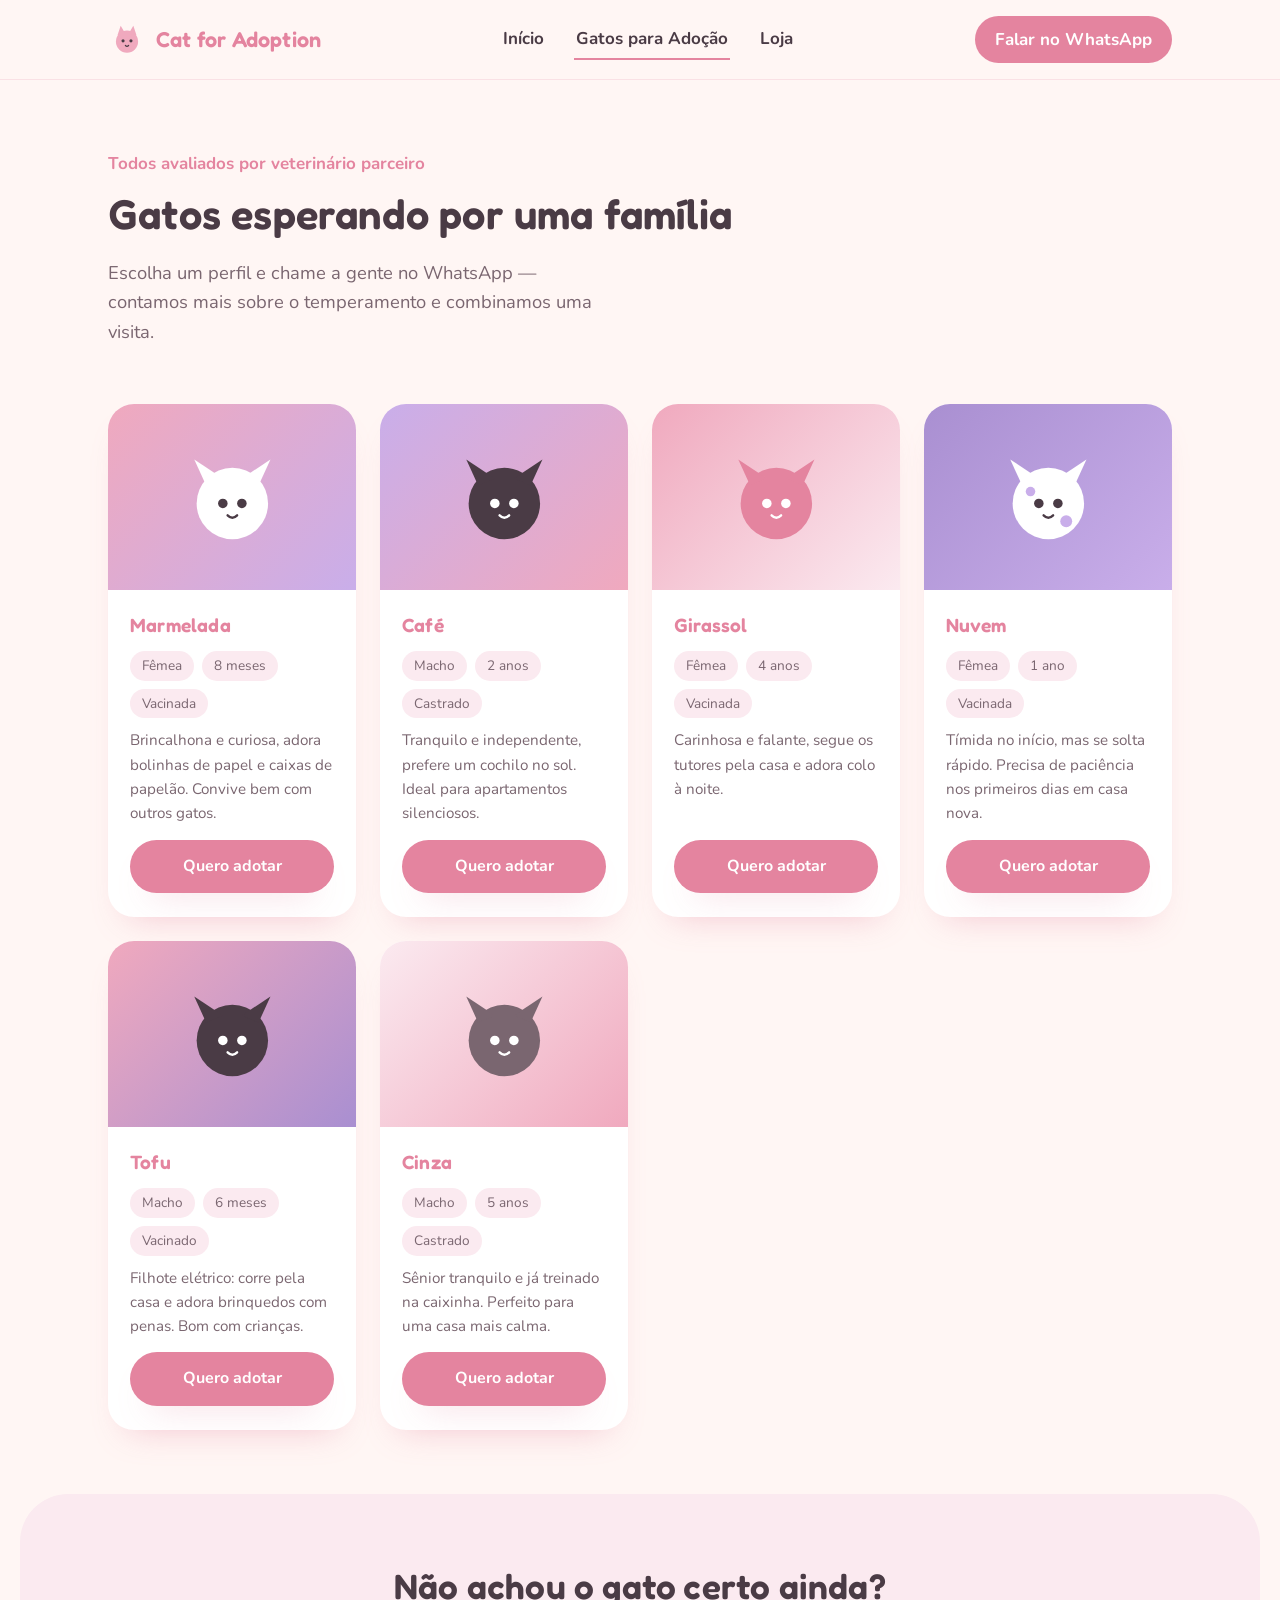
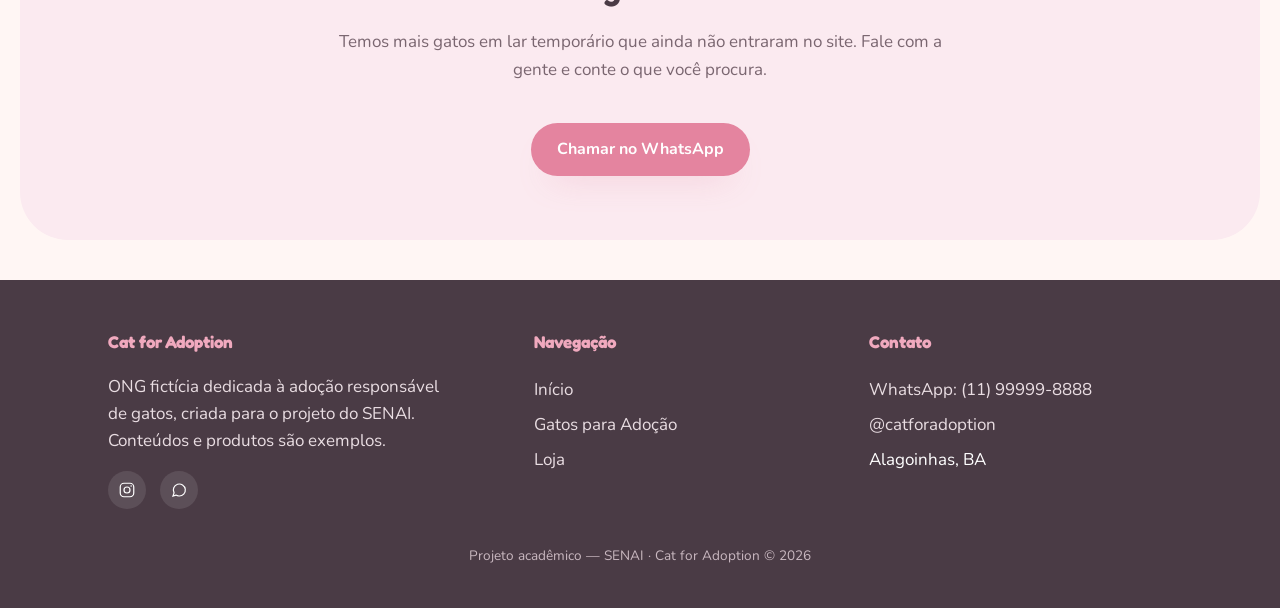
==== gatos.html @ 85916aea "estilizaçao e paginas" ====
<!DOCTYPE html>
<html lang="pt-BR">
<head>
<meta charset="UTF-8">
<meta name="viewport" content="width=device-width, initial-scale=1.0">
<title>Gatos para Adoção — Cat for Adoption</title>
<link rel="stylesheet" href="style.css">
</head>
<body>

<header>
  <nav class="nav">
    <a href="index.html" class="logo">
      <svg viewBox="0 0 48 48" fill="none"><circle cx="24" cy="26" r="14" fill="#F0A9BE"/><path d="M12 18 L16 6 L22 16 Z" fill="#F0A9BE"/><path d="M36 18 L32 6 L26 16 Z" fill="#F0A9BE"/><circle cx="19" cy="25" r="2" fill="#4A3B45"/><circle cx="29" cy="25" r="2" fill="#4A3B45"/><path d="M22 31 Q24 33 26 31" stroke="#4A3B45" stroke-width="1.6" fill="none" stroke-linecap="round"/></svg>
      Cat for Adoption
    </a>
    <div class="nav-links">
      <a href="index.html">Início</a>
      <a href="gatos.html" class="active">Gatos para Adoção</a>
      <a href="loja.html">Loja</a>
    </div>
    <a class="nav-cta" href="https://wa.me/5511999998888?text=Ol%C3%A1!%20Vim%20pelo%20site%20da%20Cat%20for%20Adoption." target="_blank" rel="noopener">Falar no WhatsApp</a>
  </nav>
</header>

<main>
  <section class="hero" style="padding-bottom:10px;">
    <div class="container">
      <p class="eyebrow-note">Todos avaliados por veterinário parceiro</p>
      <h1 style="font-size:clamp(1.9rem,3.6vw,2.6rem);">Gatos esperando por uma família</h1>
      <p class="lead">Escolha um perfil e chame a gente no WhatsApp — contamos mais sobre o temperamento e combinamos uma visita.</p>
    </div>
  </section>

  <section style="padding-top:20px;">
    <div class="container">
      <div class="cats-grid">

        <div class="cat-card">
          <div class="cat-photo"><svg viewBox="0 0 100 100"><circle cx="50" cy="55" r="30" fill="#fff"/><path d="M28 40 L18 18 L42 34 Z" fill="#fff"/><path d="M72 40 L82 18 L58 34 Z" fill="#fff"/><circle cx="42" cy="55" r="4" fill="#4A3B45"/><circle cx="58" cy="55" r="4" fill="#4A3B45"/><path d="M46 65 Q50 69 54 65" stroke="#4A3B45" stroke-width="2" fill="none" stroke-linecap="round"/></svg></div>
          <div class="cat-body">
            <h3 class="cat-name">Marmelada</h3>
            <div class="cat-meta"><span class="tag">Fêmea</span><span class="tag">8 meses</span><span class="tag">Vacinada</span></div>
            <p class="bio">Brincalhona e curiosa, adora bolinhas de papel e caixas de papelão. Convive bem com outros gatos.</p>
            <a class="btn btn-primary" href="https://wa.me/5511999998888?text=Ol%C3%A1!%20Quero%20saber%20mais%20sobre%20a%20ado%C3%A7%C3%A3o%20da%20Marmelada." target="_blank" rel="noopener">Quero adotar</a>
          </div>
        </div>

        <div class="cat-card">
          <div class="cat-photo" style="background:linear-gradient(135deg,#C9AEEA,#F0A9BE)"><svg viewBox="0 0 100 100"><circle cx="50" cy="55" r="30" fill="#4A3B45"/><path d="M28 40 L18 18 L42 34 Z" fill="#4A3B45"/><path d="M72 40 L82 18 L58 34 Z" fill="#4A3B45"/><circle cx="42" cy="55" r="4" fill="#fff"/><circle cx="58" cy="55" r="4" fill="#fff"/><path d="M46 65 Q50 69 54 65" stroke="#fff" stroke-width="2" fill="none" stroke-linecap="round"/></svg></div>
          <div class="cat-body">
            <h3 class="cat-name">Café</h3>
            <div class="cat-meta"><span class="tag">Macho</span><span class="tag">2 anos</span><span class="tag">Castrado</span></div>
            <p class="bio">Tranquilo e independente, prefere um cochilo no sol. Ideal para apartamentos silenciosos.</p>
            <a class="btn btn-primary" href="https://wa.me/5511999998888?text=Ol%C3%A1!%20Quero%20saber%20mais%20sobre%20a%20ado%C3%A7%C3%A3o%20do%20Caf%C3%A9." target="_blank" rel="noopener">Quero adotar</a>
          </div>
        </div>

        <div class="cat-card">
          <div class="cat-photo" style="background:linear-gradient(135deg,#F0A9BE,#FBEAF0)"><svg viewBox="0 0 100 100"><circle cx="50" cy="55" r="30" fill="#E4849F"/><path d="M28 40 L18 18 L42 34 Z" fill="#E4849F"/><path d="M72 40 L82 18 L58 34 Z" fill="#E4849F"/><circle cx="42" cy="55" r="4" fill="#fff"/><circle cx="58" cy="55" r="4" fill="#fff"/><path d="M46 65 Q50 69 54 65" stroke="#fff" stroke-width="2" fill="none" stroke-linecap="round"/></svg></div>
          <div class="cat-body">
            <h3 class="cat-name">Girassol</h3>
            <div class="cat-meta"><span class="tag">Fêmea</span><span class="tag">4 anos</span><span class="tag">Vacinada</span></div>
            <p class="bio">Carinhosa e falante, segue os tutores pela casa e adora colo à noite.</p>
            <a class="btn btn-primary" href="https://wa.me/5511999998888?text=Ol%C3%A1!%20Quero%20saber%20mais%20sobre%20a%20ado%C3%A7%C3%A3o%20da%20Girassol." target="_blank" rel="noopener">Quero adotar</a>
          </div>
        </div>

        <div class="cat-card">
          <div class="cat-photo" style="background:linear-gradient(135deg,#A98FD1,#C9AEEA)"><svg viewBox="0 0 100 100"><circle cx="50" cy="55" r="30" fill="#fff"/><path d="M28 40 L18 18 L42 34 Z" fill="#fff"/><path d="M72 40 L82 18 L58 34 Z" fill="#fff"/><circle cx="42" cy="55" r="4" fill="#4A3B45"/><circle cx="58" cy="55" r="4" fill="#4A3B45"/><path d="M46 65 Q50 69 54 65" stroke="#4A3B45" stroke-width="2" fill="none" stroke-linecap="round"/><circle cx="35" cy="45" r="4" fill="#C9AEEA"/><circle cx="65" cy="70" r="5" fill="#C9AEEA"/></svg></div>
          <div class="cat-body">
            <h3 class="cat-name">Nuvem</h3>
            <div class="cat-meta"><span class="tag">Fêmea</span><span class="tag">1 ano</span><span class="tag">Vacinada</span></div>
            <p class="bio">Tímida no início, mas se solta rápido. Precisa de paciência nos primeiros dias em casa nova.</p>
            <a class="btn btn-primary" href="https://wa.me/5511999998888?text=Ol%C3%A1!%20Quero%20saber%20mais%20sobre%20a%20ado%C3%A7%C3%A3o%20da%20Nuvem." target="_blank" rel="noopener">Quero adotar</a>
          </div>
        </div>

        <div class="cat-card">
          <div class="cat-photo" style="background:linear-gradient(135deg,#F0A9BE,#A98FD1)"><svg viewBox="0 0 100 100"><circle cx="50" cy="55" r="30" fill="#4A3B45"/><path d="M28 40 L18 18 L42 34 Z" fill="#4A3B45"/><path d="M72 40 L82 18 L58 34 Z" fill="#4A3B45"/><circle cx="42" cy="55" r="4" fill="#fff"/><circle cx="58" cy="55" r="4" fill="#fff"/><path d="M46 65 Q50 69 54 65" stroke="#fff" stroke-width="2" fill="none" stroke-linecap="round"/><path d="M20 30 L80 80 M80 30 L20 80" stroke="#fff" stroke-width="1" opacity="0"/></svg></div>
          <div class="cat-body">
            <h3 class="cat-name">Tofu</h3>
            <div class="cat-meta"><span class="tag">Macho</span><span class="tag">6 meses</span><span class="tag">Vacinado</span></div>
            <p class="bio">Filhote elétrico: corre pela casa e adora brinquedos com penas. Bom com crianças.</p>
            <a class="btn btn-primary" href="https://wa.me/5511999998888?text=Ol%C3%A1!%20Quero%20saber%20mais%20sobre%20a%20ado%C3%A7%C3%A3o%20do%20Tofu." target="_blank" rel="noopener">Quero adotar</a>
          </div>
        </div>

        <div class="cat-card">
          <div class="cat-photo" style="background:linear-gradient(135deg,#FBEAF0,#F0A9BE)"><svg viewBox="0 0 100 100"><circle cx="50" cy="55" r="30" fill="#7A6670"/><path d="M28 40 L18 18 L42 34 Z" fill="#7A6670"/><path d="M72 40 L82 18 L58 34 Z" fill="#7A6670"/><circle cx="42" cy="55" r="4" fill="#fff"/><circle cx="58" cy="55" r="4" fill="#fff"/><path d="M46 65 Q50 69 54 65" stroke="#fff" stroke-width="2" fill="none" stroke-linecap="round"/></svg></div>
          <div class="cat-body">
            <h3 class="cat-name">Cinza</h3>
            <div class="cat-meta"><span class="tag">Macho</span><span class="tag">5 anos</span><span class="tag">Castrado</span></div>
            <p class="bio">Sênior tranquilo e já treinado na caixinha. Perfeito para uma casa mais calma.</p>
            <a class="btn btn-primary" href="https://wa.me/5511999998888?text=Ol%C3%A1!%20Quero%20saber%20mais%20sobre%20a%20ado%C3%A7%C3%A3o%20do%20Cinza." target="_blank" rel="noopener">Quero adotar</a>
          </div>
        </div>

      </div>
    </div>
  </section>

  <section class="section-alt">
    <div class="container" style="text-align:center;">
      <h2 class="section-title">Não achou o gato certo ainda?</h2>
      <p class="section-sub" style="margin-left:auto;margin-right:auto;">Temos mais gatos em lar temporário que ainda não entraram no site. Fale com a gente e conte o que você procura.</p>
      <a class="btn btn-primary" href="https://wa.me/5511999998888?text=Ol%C3%A1!%20Estou%20procurando%20um%20gato%20para%20adotar%2C%20podem%20me%20ajudar%3F" target="_blank" rel="noopener">Chamar no WhatsApp</a>
    </div>
  </section>
</main>

<footer>
  <div class="container footer-grid">
    <div>
      <h4>Cat for Adoption</h4>
      <p style="color:#e9dde2;max-width:34ch;">ONG fictícia dedicada à adoção responsável de gatos, criada para o projeto do SENAI. Conteúdos e produtos são exemplos.</p>
      <div class="social-row">
        <a href="https://instagram.com/catforadoption" target="_blank" rel="noopener" aria-label="Instagram"><svg viewBox="0 0 24 24" fill="none"><rect x="3" y="3" width="18" height="18" rx="5" stroke="#fff" stroke-width="1.6"/><circle cx="12" cy="12" r="4" stroke="#fff" stroke-width="1.6"/><circle cx="17.5" cy="6.5" r="1" fill="#fff"/></svg></a>
        <a href="https://wa.me/5511999998888" target="_blank" rel="noopener" aria-label="WhatsApp"><svg viewBox="0 0 24 24" fill="none"><path d="M4 20l1.4-4.2A8 8 0 1112 20a8 8 0 01-4.2-1.2L4 20z" stroke="#fff" stroke-width="1.6"/></svg></a>
      </div>
    </div>
    <div class="footer-links">
      <h4>Navegação</h4>
      <a href="index.html">Início</a>
      <a href="gatos.html">Gatos para Adoção</a>
      <a href="loja.html">Loja</a>
    </div>
    <div class="footer-links">
      <h4>Contato</h4>
      <a href="https://wa.me/5511999998888" target="_blank" rel="noopener">WhatsApp: (11) 99999-8888</a>
      <a href="https://instagram.com/catforadoption" target="_blank" rel="noopener">@catforadoption</a>
      <span>Alagoinhas, BA</span>
    </div>
  </div>
  <p class="footer-bottom">Projeto acadêmico — SENAI · Cat for Adoption © 2026</p>
</footer>

</body>
</html>
---- style.css ----
@import url('https://fonts.googleapis.com/css2?family=Fredoka:wght@500;600;700&family=Nunito:wght@400;600;700&display=swap');

:root{
  --bg:#FFF6F4;
  --bg-alt:#FBEAF0;
  --pink:#F0A9BE;
  --pink-deep:#E4849F;
  --lilac:#C9AEEA;
  --lilac-deep:#A98FD1;
  --ink:#4A3B45;
  --ink-soft:#7A6670;
  --card:#FFFFFF;
  --radius:26px;
  --radius-sm:14px;
  --shadow: 0 18px 34px -20px rgba(228,132,159,0.45);
}

*{box-sizing:border-box;}
html{scroll-behavior:smooth;}
body{
  margin:0;
  background:var(--bg);
  color:var(--ink);
  font-family:'Nunito',sans-serif;
  font-size:17px;
  line-height:1.6;
}
h1,h2,h3,.logo{font-family:'Fredoka',sans-serif;font-weight:600;letter-spacing:.2px;}
a{color:inherit;text-decoration:none;}
img,svg{display:block;max-width:100%;}
.container{max-width:1120px;margin:0 auto;padding:0 28px;}

/* Header */
header{
  position:sticky;top:0;z-index:20;
  background:rgba(255,246,244,0.92);
  backdrop-filter:blur(6px);
  border-bottom:1px solid rgba(228,132,159,0.18);
}
.nav{display:flex;align-items:center;justify-content:space-between;padding:16px 28px;max-width:1120px;margin:0 auto;}
.logo{display:flex;align-items:center;gap:10px;font-size:1.35rem;color:var(--pink-deep);}
.logo svg{width:38px;height:38px;}
.nav-links{display:flex;gap:28px;font-weight:700;}
.nav-links a{padding:6px 2px;border-bottom:2px solid transparent;transition:border-color .2s ease;}
.nav-links a:hover,.nav-links a.active{border-color:var(--pink-deep);}
.nav-cta{background:var(--pink-deep);color:#fff;padding:10px 20px;border-radius:999px;font-weight:700;}
.nav-cta:hover{background:var(--lilac-deep);}

/* Hero */
.hero{padding:70px 0 40px;}
.hero-grid{display:grid;grid-template-columns:1.1fr 0.9fr;gap:48px;align-items:center;}
.eyebrow-note{color:var(--pink-deep);font-weight:700;margin:0 0 14px;}
.hero h1{font-size:clamp(2.1rem,4vw,3.2rem);line-height:1.12;margin:0 0 20px;}
.hero p.lead{font-size:1.15rem;color:var(--ink-soft);max-width:46ch;margin:0 0 28px;}
.hero-actions{display:flex;gap:16px;flex-wrap:wrap;}
.btn{display:inline-flex;align-items:center;gap:8px;padding:14px 26px;border-radius:999px;font-weight:700;font-size:1rem;}
.btn-primary{background:var(--pink-deep);color:#fff;box-shadow:var(--shadow);}
.btn-primary:hover{background:#d9748d;}
.btn-outline{border:2px solid var(--lilac-deep);color:var(--lilac-deep);}
.btn-outline:hover{background:var(--lilac);color:#fff;border-color:var(--lilac);}

/* Sections */
section{padding:64px 0;}
.section-alt{background:var(--bg-alt);border-radius:48px;margin:0 20px;}
h2.section-title{font-size:clamp(1.6rem,3vw,2.2rem);margin:0 0 14px;}
.section-sub{color:var(--ink-soft);max-width:62ch;margin:0 0 40px;}

/* Pillars */
.pillars{display:grid;grid-template-columns:repeat(3,1fr);gap:22px;}
.pillar{background:var(--card);border-radius:var(--radius);padding:30px 26px;box-shadow:var(--shadow);}
.pillar svg{width:44px;height:44px;margin-bottom:14px;}
.pillar h3{margin:0 0 8px;font-size:1.15rem;}
.pillar p{margin:0;color:var(--ink-soft);font-size:.98rem;}

/* Cat cards */
.cats-grid{display:grid;grid-template-columns:repeat(auto-fit,minmax(240px,1fr));gap:24px;}
.cat-card{background:var(--card);border-radius:var(--radius);overflow:hidden;box-shadow:var(--shadow);display:flex;flex-direction:column;}
.cat-photo{aspect-ratio:4/3;background:linear-gradient(135deg,var(--pink) 0%,var(--lilac) 100%);display:flex;align-items:center;justify-content:center;}
.cat-photo svg{width:64%;height:64%;}
.cat-body{padding:20px 22px 24px;display:flex;flex-direction:column;gap:10px;flex:1;}
.cat-name{font-family:'Fredoka',sans-serif;font-size:1.2rem;margin:0;color:var(--pink-deep);}
.cat-meta{display:flex;gap:8px;flex-wrap:wrap;font-size:.85rem;color:var(--ink-soft);}
.tag{background:var(--bg-alt);padding:4px 12px;border-radius:999px;}
.cat-body p.bio{color:var(--ink-soft);font-size:.95rem;margin:0;flex:1;}
.cat-body .btn{justify-content:center;margin-top:4px;}

/* Story / history */
.story{display:grid;grid-template-columns:0.85fr 1.15fr;gap:52px;align-items:center;}
.story-art{background:var(--card);border-radius:var(--radius);padding:34px;box-shadow:var(--shadow);}
.story h2{margin-top:0;}
.story p{color:var(--ink-soft);}

/* Help / Pix */
.help-grid{display:grid;grid-template-columns:1fr 1fr;gap:32px;}
.help-card{background:var(--card);border-radius:var(--radius);padding:32px;box-shadow:var(--shadow);}
.help-card h3{margin-top:0;}
.pix-box{display:flex;gap:18px;align-items:center;margin-top:18px;}
.qr{width:96px;height:96px;border-radius:14px;background:
  repeating-conic-gradient(var(--ink) 0% 25%, transparent 0% 50%) 0 0/16px 16px,
  #fff;
  border:3px solid var(--ink);
}
.pix-key{background:var(--bg-alt);padding:12px 16px;border-radius:12px;font-weight:700;font-size:.95rem;word-break:break-all;}

/* Products (loja) */
.products-grid{display:grid;grid-template-columns:repeat(auto-fit,minmax(220px,1fr));gap:22px;}
.product-card{background:var(--card);border-radius:var(--radius);padding:0 0 22px;box-shadow:var(--shadow);overflow:hidden;}
.product-photo{aspect-ratio:1/1;background:var(--bg-alt);display:flex;align-items:center;justify-content:center;}
.product-photo svg{width:52%;height:52%;}
.product-card h3{margin:16px 22px 4px;font-size:1.05rem;}
.product-card .price{margin:0 22px 12px;color:var(--pink-deep);font-weight:800;font-size:1.1rem;}
.product-card p.desc{margin:0 22px 16px;color:var(--ink-soft);font-size:.92rem;}
.product-card .btn{margin:0 22px;justify-content:center;}

/* Testimonial */
.testimonial{background:var(--card);border-radius:var(--radius);padding:40px;box-shadow:var(--shadow);position:relative;}
.testimonial p{font-size:1.15rem;font-style:italic;color:var(--ink);max-width:70ch;}
.testimonial .who{font-style:normal;font-weight:700;color:var(--pink-deep);margin-top:14px;display:block;}

/* Footer */
footer{background:var(--ink);color:#fff;padding:48px 0 28px;margin-top:40px;}
.footer-grid{display:grid;grid-template-columns:1.3fr 1fr 1fr;gap:32px;}
footer h4{font-family:'Fredoka',sans-serif;margin:0 0 12px;color:var(--pink);}
footer a{color:#e9dde2;}
footer a:hover{color:var(--pink);}
.footer-links{display:flex;flex-direction:column;gap:8px;}
.footer-bottom{text-align:center;color:#c9b8c0;font-size:.85rem;margin-top:36px;}
.social-row{display:flex;gap:14px;margin-top:8px;}
.social-row a{width:38px;height:38px;border-radius:50%;background:rgba(255,255,255,0.1);display:flex;align-items:center;justify-content:center;}
.social-row svg{width:18px;height:18px;}

@media (max-width:840px){
  .hero-grid,.story,.help-grid{grid-template-columns:1fr;}
  .story{gap:28px;}
  .pillars{grid-template-columns:1fr;}
  .footer-grid{grid-template-columns:1fr;}
  .nav-links{display:none;}
  .section-alt{margin:0 12px;border-radius:32px;}
}
:focus-visible{outline:3px solid var(--lilac-deep);outline-offset:2px;}
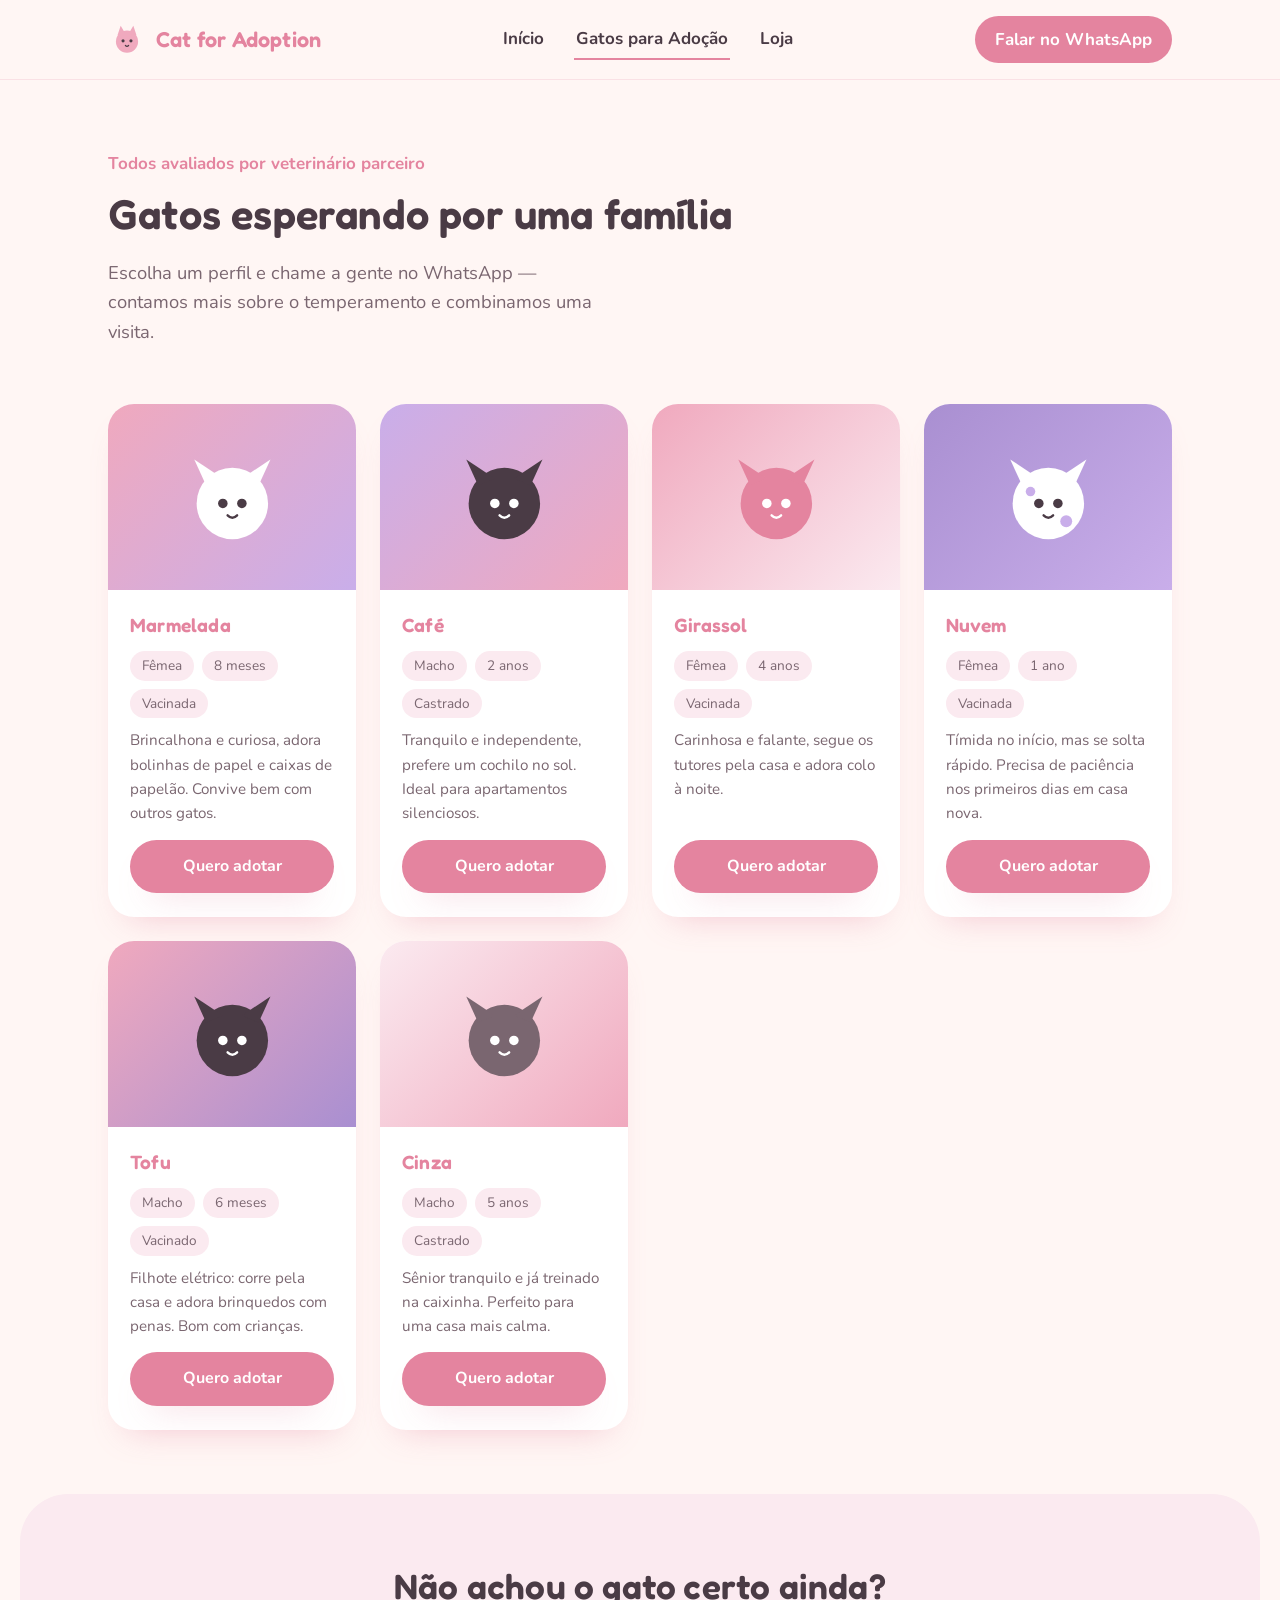
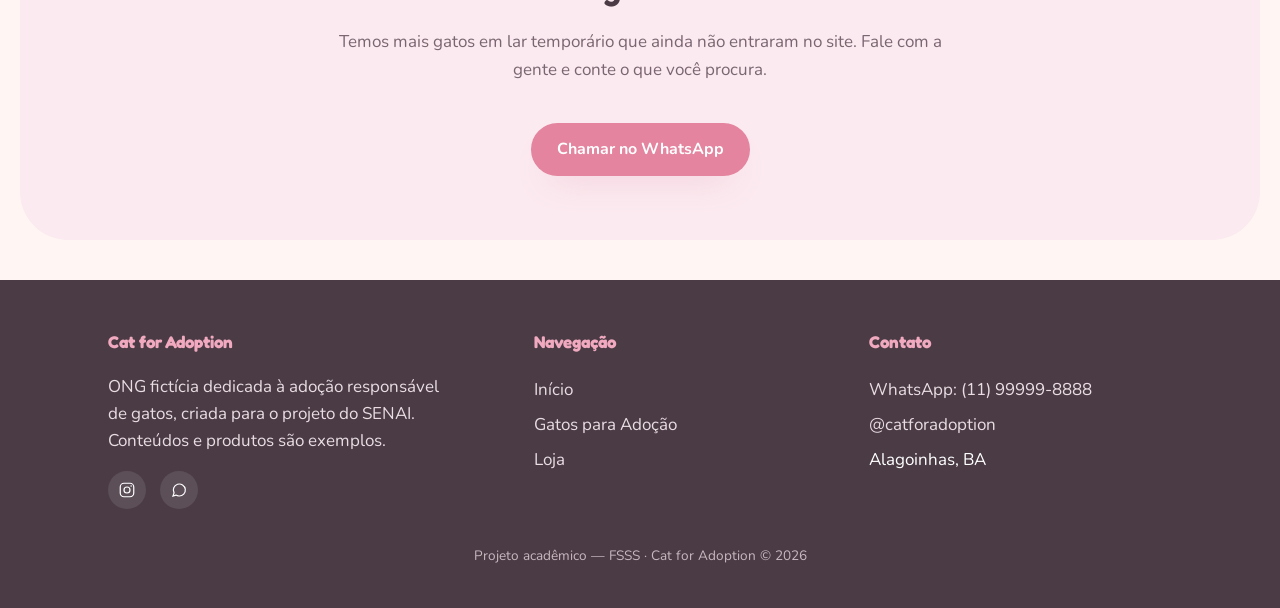
==== commit acb791c6: "AJUSTES" ====
--- a/gatos.html
+++ b/gatos.html
@@ -14,6 +14,8 @@
       <svg viewBox="0 0 48 48" fill="none"><circle cx="24" cy="26" r="14" fill="#F0A9BE"/><path d="M12 18 L16 6 L22 16 Z" fill="#F0A9BE"/><path d="M36 18 L32 6 L26 16 Z" fill="#F0A9BE"/><circle cx="19" cy="25" r="2" fill="#4A3B45"/><circle cx="29" cy="25" r="2" fill="#4A3B45"/><path d="M22 31 Q24 33 26 31" stroke="#4A3B45" stroke-width="1.6" fill="none" stroke-linecap="round"/></svg>
       Cat for Adoption
     </a>
+    <input type="checkbox" id="menu-toggle" class="menu-toggle" aria-label="Abrir ou fechar o menu">
+    <label for="menu-toggle" class="hamburger" aria-hidden="true"><span></span><span></span><span></span></label>
     <div class="nav-links">
       <a href="index.html">Início</a>
       <a href="gatos.html" class="active">Gatos para Adoção</a>
@@ -132,7 +134,7 @@
       <span>Alagoinhas, BA</span>
     </div>
   </div>
-  <p class="footer-bottom">Projeto acadêmico — SENAI · Cat for Adoption © 2026</p>
+  <p class="footer-bottom">Projeto acadêmico — FSSS · Cat for Adoption © 2026</p>
 </footer>
 
 </body>
--- a/style.css
+++ b/style.css
@@ -134,7 +134,28 @@
   .story{gap:28px;}
   .pillars{grid-template-columns:1fr;}
   .footer-grid{grid-template-columns:1fr;}
-  .nav-links{display:none;}
   .section-alt{margin:0 12px;border-radius:32px;}
 }
-:focus-visible{outline:3px solid var(--lilac-deep);outline-offset:2px;}+:focus-visible{outline:3px solid var(--lilac-deep);outline-offset:2px;}
+
+/* Menu hambúrguer (somente HTML/CSS) */
+.menu-toggle{position:absolute;opacity:0;pointer-events:none;width:1px;height:1px;}
+.hamburger{display:none;}
+.menu-toggle:focus-visible ~ .hamburger{outline:3px solid var(--lilac-deep);outline-offset:3px;border-radius:12px;}
+
+@media (max-width:840px){
+  .nav{flex-wrap:wrap;padding:12px 20px;position:relative;}
+  .logo{order:1;font-size:1.2rem;}
+  .hamburger{order:2;display:flex;flex-direction:column;justify-content:center;gap:5px;width:46px;height:46px;padding:0 11px;border-radius:14px;background:var(--bg-alt);cursor:pointer;}
+  .hamburger span{display:block;height:3px;border-radius:3px;background:var(--pink-deep);transition:transform .25s ease,opacity .2s ease;}
+  .menu-toggle:checked ~ .hamburger span:nth-child(1){transform:translateY(8px) rotate(45deg);}
+  .menu-toggle:checked ~ .hamburger span:nth-child(2){opacity:0;}
+  .menu-toggle:checked ~ .hamburger span:nth-child(3){transform:translateY(-8px) rotate(-45deg);}
+
+  .nav-links{order:3;display:none;flex-direction:column;gap:6px;width:100%;padding:14px 0 6px;}
+  .nav-links a{display:block;padding:14px 18px;border-radius:var(--radius-sm);border-bottom:0;background:var(--card);font-size:1.05rem;}
+  .nav-links a.active{background:var(--bg-alt);color:var(--pink-deep);}
+  .nav-cta{order:4;display:none;width:100%;margin:8px 0 8px;padding:14px 20px;text-align:center;}
+  .menu-toggle:checked ~ .nav-links{display:flex;}
+  .menu-toggle:checked ~ .nav-cta{display:block;}
+}
